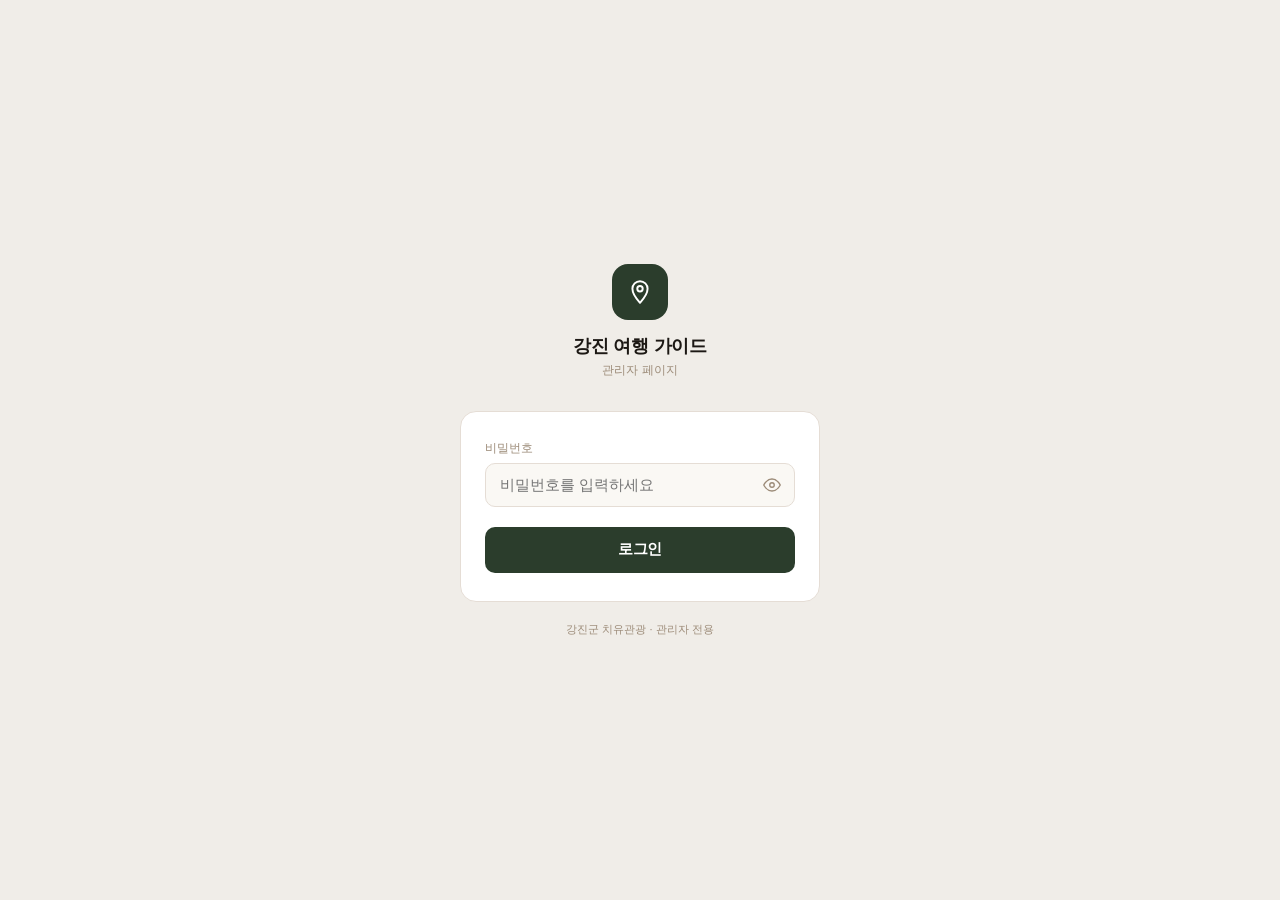
==== gangjin-guide/admin/index.html @ 5cbd9cc3 "Add files via upload" ====
<!DOCTYPE html>
<html lang="ko">
<head>
<meta charset="UTF-8">
<meta name="viewport" content="width=device-width, initial-scale=1.0">
<title>관리자 로그인 — 강진 여행 가이드</title>
<style>
  * { box-sizing: border-box; margin: 0; padding: 0; }

  :root {
    --green   : #2B3D2C;
    --green-l : #4A6B4C;
    --green-t : #EBF1E8;
    --cream   : #FAF8F4;
    --stone   : #F0EDE8;
    --border  : #E5DDD5;
    --text    : #1C1814;
    --muted   : #9C8B78;
    --red     : #E05C5C;
    --radius  : 10px;
  }

  body {
    font-family: -apple-system, 'Apple SD Gothic Neo', 'Noto Sans KR', sans-serif;
    background: var(--stone);
    min-height: 100vh;
    display: flex;
    align-items: center;
    justify-content: center;
    padding: 1rem;
  }

  .wrap { width: 100%; max-width: 360px; }

  /* 브랜드 */
  .brand {
    text-align: center;
    margin-bottom: 2rem;
  }

  .brand-icon {
    width: 56px; height: 56px;
    background: var(--green);
    border-radius: 16px;
    display: flex; align-items: center; justify-content: center;
    margin: 0 auto 14px;
  }

  .brand-icon svg {
    width: 26px; height: 26px;
    fill: none; stroke: #fff;
    stroke-width: 1.8; stroke-linecap: round; stroke-linejoin: round;
  }

  .brand h1 {
    font-size: 18px;
    font-weight: 600;
    color: var(--text);
    letter-spacing: -0.3px;
  }

  .brand p {
    font-size: 12px;
    color: var(--muted);
    margin-top: 4px;
  }

  /* 카드 */
  .card {
    background: #fff;
    border: 1px solid var(--border);
    border-radius: 16px;
    padding: 28px 24px;
  }

  /* 입력 필드 */
  .field { margin-bottom: 16px; }

  .field label {
    display: block;
    font-size: 12px;
    font-weight: 500;
    color: var(--muted);
    margin-bottom: 6px;
  }

  .input-wrap { position: relative; }

  .input-wrap input {
    width: 100%;
    height: 44px;
    border: 1px solid var(--border);
    border-radius: var(--radius);
    padding: 0 40px 0 14px;
    font-size: 15px;
    color: var(--text);
    background: var(--cream);
    outline: none;
    font-family: inherit;
    transition: border-color 0.15s, background 0.15s;
  }

  .input-wrap input:focus {
    border-color: var(--green);
    background: #fff;
  }

  .input-wrap input.error {
    border-color: var(--red);
    background: #FFF8F8;
  }

  .toggle-pw {
    position: absolute;
    right: 10px; top: 50%;
    transform: translateY(-50%);
    background: none; border: none;
    cursor: pointer; padding: 4px;
    color: var(--muted);
    display: flex; align-items: center;
  }

  .toggle-pw svg {
    width: 18px; height: 18px;
    fill: none; stroke: currentColor;
    stroke-width: 1.8; stroke-linecap: round; stroke-linejoin: round;
  }

  .error-msg {
    font-size: 11px;
    color: var(--red);
    margin-top: 5px;
    display: none;
  }
  .error-msg.show { display: block; }

  /* 버튼 */
  .btn-login {
    width: 100%;
    height: 46px;
    background: var(--green);
    color: #fff;
    border: none;
    border-radius: var(--radius);
    font-size: 15px;
    font-weight: 600;
    cursor: pointer;
    font-family: inherit;
    letter-spacing: -0.2px;
    transition: background 0.15s, transform 0.1s;
    margin-top: 4px;
  }

  .btn-login:hover  { background: var(--green-l); }
  .btn-login:active { transform: scale(0.98); }

  .btn-login.loading {
    background: var(--green-t);
    color: var(--green-l);
    pointer-events: none;
  }

  /* 하단 */
  .footer {
    text-align: center;
    margin-top: 20px;
    font-size: 11px;
    color: var(--muted);
  }

  /* 흔들림 애니메이션 */
  .shake { animation: shake 0.35s ease; }

  @keyframes shake {
    0%,100% { transform: translateX(0); }
    20%     { transform: translateX(-6px); }
    40%     { transform: translateX(6px); }
    60%     { transform: translateX(-4px); }
    80%     { transform: translateX(4px); }
  }
</style>
</head>
<body>

<div class="wrap">
  <div class="brand">
    <div class="brand-icon">
      <svg viewBox="0 0 24 24">
        <path d="M12 2C8.13 2 5 5.13 5 9c0 5.25 7 13 7 13s7-7.75 7-13c0-3.87-3.13-7-7-7z"/>
        <circle cx="12" cy="9" r="2.5"/>
      </svg>
    </div>
    <h1>강진 여행 가이드</h1>
    <p>관리자 페이지</p>
  </div>

  <div class="card" id="loginCard">
    <div class="field">
      <label for="password">비밀번호</label>
      <div class="input-wrap">
        <input
          type="password"
          id="password"
          placeholder="비밀번호를 입력하세요"
          autocomplete="current-password"
        />
        <button class="toggle-pw" type="button" id="togglePw" aria-label="비밀번호 표시">
          <svg id="eyeIcon" viewBox="0 0 24 24">
            <path d="M1 12s4-8 11-8 11 8 11 8-4 8-11 8-11-8-11-8z"/>
            <circle cx="12" cy="12" r="3"/>
          </svg>
        </button>
      </div>
      <div class="error-msg" id="errorMsg">비밀번호가 올바르지 않습니다.</div>
    </div>

    <button class="btn-login" id="loginBtn" type="button">로그인</button>
  </div>

  <div class="footer">강진군 치유관광 · 관리자 전용</div>
</div>

<script src="js/config.js"></script>
<script src="js/auth.js"></script>
<script>
  // 이미 로그인된 경우 대시보드로 이동
  if (Auth.isLoggedIn()) {
    window.location.href = 'dashboard.html';
  }

  const input     = document.getElementById('password');
  const btn       = document.getElementById('loginBtn');
  const errMsg    = document.getElementById('errorMsg');
  const toggleBtn = document.getElementById('togglePw');
  const eyeIcon   = document.getElementById('eyeIcon');
  const card      = document.getElementById('loginCard');

  // 비밀번호 표시/숨김 토글
  toggleBtn.addEventListener('click', () => {
    const isText = input.type === 'text';
    input.type   = isText ? 'password' : 'text';
    eyeIcon.innerHTML = isText
      ? '<path d="M1 12s4-8 11-8 11 8 11 8-4 8-11 8-11-8-11-8z"/><circle cx="12" cy="12" r="3"/>'
      : '<path d="M17.94 17.94A10.07 10.07 0 0 1 12 20c-7 0-11-8-11-8a18.45 18.45 0 0 1 5.06-5.94M9.9 4.24A9.12 9.12 0 0 1 12 4c7 0 11 8 11 8a18.5 18.5 0 0 1-2.16 3.19m-6.72-1.07a3 3 0 1 1-4.24-4.24"/><line x1="1" y1="1" x2="23" y2="23"/>';
    toggleBtn.setAttribute('aria-label', isText ? '비밀번호 숨기기' : '비밀번호 표시');
  });

  // 오류 표시
  function showError() {
    input.classList.add('error');
    errMsg.classList.add('show');
    card.classList.add('shake');
    card.addEventListener('animationend', () => card.classList.remove('shake'), { once: true });
  }

  function clearError() {
    input.classList.remove('error');
    errMsg.classList.remove('show');
  }

  // Apps Script API로 비밀번호 검증
  async function login() {
    const pw = input.value.trim();
    if (!pw) { showError(); return; }

    btn.classList.add('loading');
    btn.textContent = '확인 중...';

    try {
      // Apps Script에서 설정값 가져와서 비밀번호 비교
      const res  = await fetch(CONFIG.API_URL + '?action=getSettings');
      const data = await res.json();

      // Settings에서 admin_password 가져오기
      // (getSettings는 공개용이라 admin_password 제외됨 → 로컬 비교)
      // 보안: 비밀번호는 Apps Script 내부에서만 검증
      // POST로 더미 요청을 보내 검증
      const verifyRes = await fetch(CONFIG.API_URL, {
        method : 'POST',
        headers: { 'Content-Type': 'application/json' },
        body   : JSON.stringify({ action: 'adminGetAll', password: pw }),
      });
      const verifyData = await verifyRes.json();

      if (verifyData.code === 401 || verifyData.error) {
        btn.classList.remove('loading');
        btn.textContent = '로그인';
        showError();
        input.value = '';
        input.focus();
        return;
      }

      // 로그인 성공
      Auth.login(pw);
      btn.textContent = '로그인 중...';
      setTimeout(() => { window.location.href = 'dashboard.html'; }, 400);

    } catch (err) {
      btn.classList.remove('loading');
      btn.textContent = '로그인';
      errMsg.textContent = '서버 연결에 실패했습니다. 잠시 후 다시 시도해주세요.';
      errMsg.classList.add('show');
    }
  }

  btn.addEventListener('click', login);
  input.addEventListener('keydown', e => { if (e.key === 'Enter') login(); });
  input.addEventListener('input', clearError);
</script>
</body>
</html>
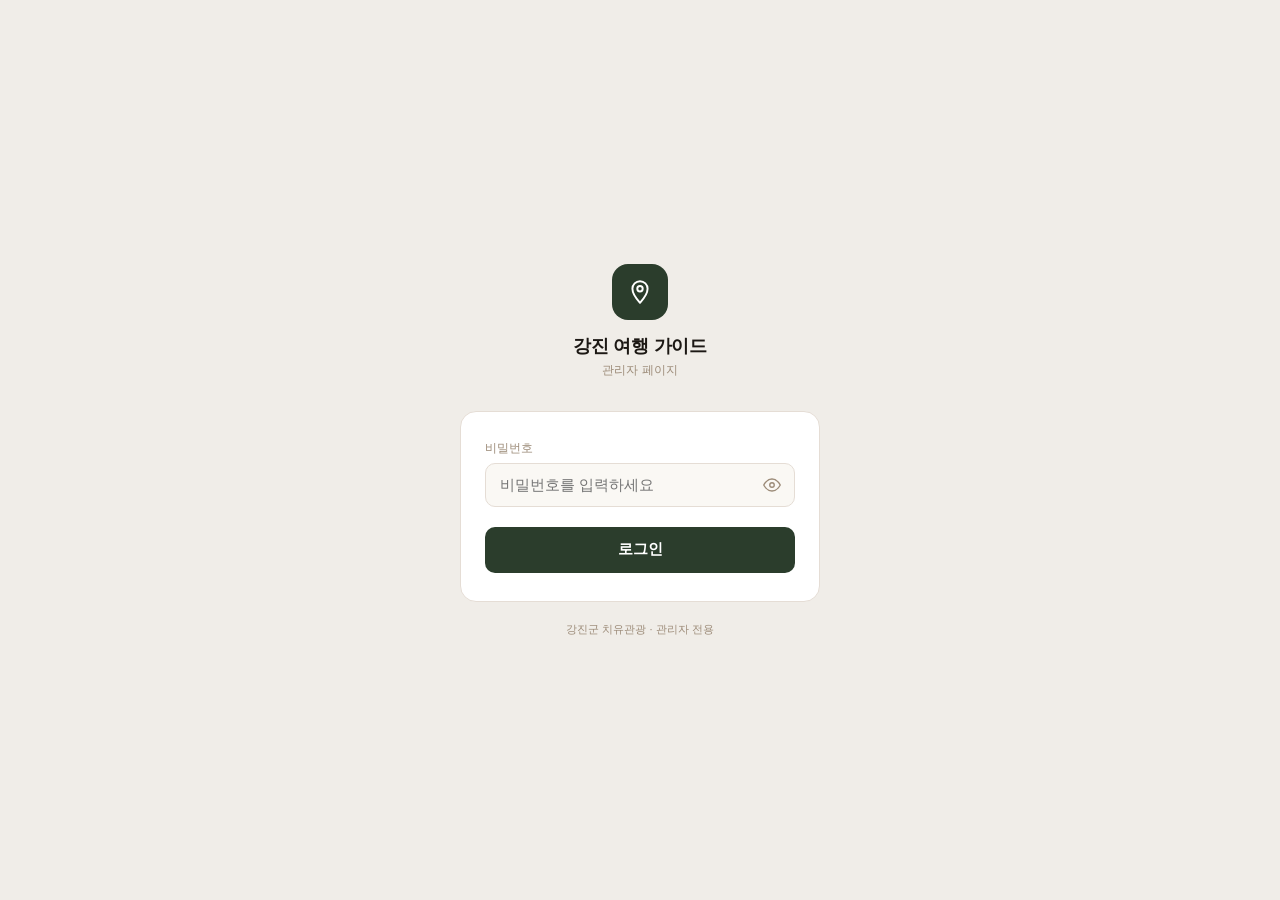
==== commit 03996238: "Update index.html" ====
--- a/gangjin-guide/admin/index.html
+++ b/gangjin-guide/admin/index.html
@@ -5,190 +5,40 @@
 <meta name="viewport" content="width=device-width, initial-scale=1.0">
 <title>관리자 로그인 — 강진 여행 가이드</title>
 <style>
-  * { box-sizing: border-box; margin: 0; padding: 0; }
-
-  :root {
-    --green   : #2B3D2C;
-    --green-l : #4A6B4C;
-    --green-t : #EBF1E8;
-    --cream   : #FAF8F4;
-    --stone   : #F0EDE8;
-    --border  : #E5DDD5;
-    --text    : #1C1814;
-    --muted   : #9C8B78;
-    --red     : #E05C5C;
-    --radius  : 10px;
-  }
-
-  body {
-    font-family: -apple-system, 'Apple SD Gothic Neo', 'Noto Sans KR', sans-serif;
-    background: var(--stone);
-    min-height: 100vh;
-    display: flex;
-    align-items: center;
-    justify-content: center;
-    padding: 1rem;
-  }
-
-  .wrap { width: 100%; max-width: 360px; }
-
-  /* 브랜드 */
-  .brand {
-    text-align: center;
-    margin-bottom: 2rem;
-  }
-
-  .brand-icon {
-    width: 56px; height: 56px;
-    background: var(--green);
-    border-radius: 16px;
-    display: flex; align-items: center; justify-content: center;
-    margin: 0 auto 14px;
-  }
-
-  .brand-icon svg {
-    width: 26px; height: 26px;
-    fill: none; stroke: #fff;
-    stroke-width: 1.8; stroke-linecap: round; stroke-linejoin: round;
-  }
-
-  .brand h1 {
-    font-size: 18px;
-    font-weight: 600;
-    color: var(--text);
-    letter-spacing: -0.3px;
-  }
-
-  .brand p {
-    font-size: 12px;
-    color: var(--muted);
-    margin-top: 4px;
-  }
-
-  /* 카드 */
-  .card {
-    background: #fff;
-    border: 1px solid var(--border);
-    border-radius: 16px;
-    padding: 28px 24px;
-  }
-
-  /* 입력 필드 */
-  .field { margin-bottom: 16px; }
-
-  .field label {
-    display: block;
-    font-size: 12px;
-    font-weight: 500;
-    color: var(--muted);
-    margin-bottom: 6px;
-  }
-
-  .input-wrap { position: relative; }
-
-  .input-wrap input {
-    width: 100%;
-    height: 44px;
-    border: 1px solid var(--border);
-    border-radius: var(--radius);
-    padding: 0 40px 0 14px;
-    font-size: 15px;
-    color: var(--text);
-    background: var(--cream);
-    outline: none;
-    font-family: inherit;
-    transition: border-color 0.15s, background 0.15s;
-  }
-
-  .input-wrap input:focus {
-    border-color: var(--green);
-    background: #fff;
-  }
-
-  .input-wrap input.error {
-    border-color: var(--red);
-    background: #FFF8F8;
-  }
-
-  .toggle-pw {
-    position: absolute;
-    right: 10px; top: 50%;
-    transform: translateY(-50%);
-    background: none; border: none;
-    cursor: pointer; padding: 4px;
-    color: var(--muted);
-    display: flex; align-items: center;
-  }
-
-  .toggle-pw svg {
-    width: 18px; height: 18px;
-    fill: none; stroke: currentColor;
-    stroke-width: 1.8; stroke-linecap: round; stroke-linejoin: round;
-  }
-
-  .error-msg {
-    font-size: 11px;
-    color: var(--red);
-    margin-top: 5px;
-    display: none;
-  }
-  .error-msg.show { display: block; }
-
-  /* 버튼 */
-  .btn-login {
-    width: 100%;
-    height: 46px;
-    background: var(--green);
-    color: #fff;
-    border: none;
-    border-radius: var(--radius);
-    font-size: 15px;
-    font-weight: 600;
-    cursor: pointer;
-    font-family: inherit;
-    letter-spacing: -0.2px;
-    transition: background 0.15s, transform 0.1s;
-    margin-top: 4px;
-  }
-
-  .btn-login:hover  { background: var(--green-l); }
-  .btn-login:active { transform: scale(0.98); }
-
-  .btn-login.loading {
-    background: var(--green-t);
-    color: var(--green-l);
-    pointer-events: none;
-  }
-
-  /* 하단 */
-  .footer {
-    text-align: center;
-    margin-top: 20px;
-    font-size: 11px;
-    color: var(--muted);
-  }
-
-  /* 흔들림 애니메이션 */
-  .shake { animation: shake 0.35s ease; }
-
-  @keyframes shake {
-    0%,100% { transform: translateX(0); }
-    20%     { transform: translateX(-6px); }
-    40%     { transform: translateX(6px); }
-    60%     { transform: translateX(-4px); }
-    80%     { transform: translateX(4px); }
-  }
+  *{box-sizing:border-box;margin:0;padding:0;}
+  :root{--green:#2B3D2C;--green-l:#4A6B4C;--green-t:#EBF1E8;--cream:#FAF8F4;--stone:#F0EDE8;--border:#E5DDD5;--text:#1C1814;--muted:#9C8B78;--red:#E05C5C;--radius:10px;}
+  body{font-family:-apple-system,'Apple SD Gothic Neo','Noto Sans KR',sans-serif;background:var(--stone);min-height:100vh;display:flex;align-items:center;justify-content:center;padding:1rem;}
+  .wrap{width:100%;max-width:360px;}
+  .brand{text-align:center;margin-bottom:2rem;}
+  .brand-icon{width:56px;height:56px;background:var(--green);border-radius:16px;display:flex;align-items:center;justify-content:center;margin:0 auto 14px;}
+  .brand-icon svg{width:26px;height:26px;fill:none;stroke:#fff;stroke-width:1.8;stroke-linecap:round;stroke-linejoin:round;}
+  .brand h1{font-size:18px;font-weight:600;color:var(--text);letter-spacing:-0.3px;}
+  .brand p{font-size:12px;color:var(--muted);margin-top:4px;}
+  .card{background:#fff;border:1px solid var(--border);border-radius:16px;padding:28px 24px;}
+  .field{margin-bottom:16px;}
+  .field label{display:block;font-size:12px;font-weight:500;color:var(--muted);margin-bottom:6px;}
+  .input-wrap{position:relative;}
+  .input-wrap input{width:100%;height:44px;border:1px solid var(--border);border-radius:var(--radius);padding:0 40px 0 14px;font-size:15px;color:var(--text);background:var(--cream);outline:none;font-family:inherit;transition:border-color 0.15s,background 0.15s;}
+  .input-wrap input:focus{border-color:var(--green);background:#fff;}
+  .input-wrap input.error{border-color:var(--red);background:#FFF8F8;}
+  .toggle-pw{position:absolute;right:10px;top:50%;transform:translateY(-50%);background:none;border:none;cursor:pointer;padding:4px;color:var(--muted);display:flex;align-items:center;}
+  .toggle-pw svg{width:18px;height:18px;fill:none;stroke:currentColor;stroke-width:1.8;stroke-linecap:round;stroke-linejoin:round;}
+  .error-msg{font-size:11px;color:var(--red);margin-top:5px;display:none;}
+  .error-msg.show{display:block;}
+  .btn-login{width:100%;height:46px;background:var(--green);color:#fff;border:none;border-radius:var(--radius);font-size:15px;font-weight:600;cursor:pointer;font-family:inherit;transition:background 0.15s,transform 0.1s;margin-top:4px;}
+  .btn-login:hover{background:var(--green-l);}
+  .btn-login:active{transform:scale(0.98);}
+  .btn-login.loading{background:var(--green-t);color:var(--green-l);pointer-events:none;}
+  .footer{text-align:center;margin-top:20px;font-size:11px;color:var(--muted);}
+  .shake{animation:shake 0.35s ease;}
+  @keyframes shake{0%,100%{transform:translateX(0);}20%{transform:translateX(-6px);}40%{transform:translateX(6px);}60%{transform:translateX(-4px);}80%{transform:translateX(4px);}}
 </style>
 </head>
 <body>
-
 <div class="wrap">
   <div class="brand">
     <div class="brand-icon">
-      <svg viewBox="0 0 24 24">
-        <path d="M12 2C8.13 2 5 5.13 5 9c0 5.25 7 13 7 13s7-7.75 7-13c0-3.87-3.13-7-7-7z"/>
-        <circle cx="12" cy="9" r="2.5"/>
-      </svg>
+      <svg viewBox="0 0 24 24"><path d="M12 2C8.13 2 5 5.13 5 9c0 5.25 7 13 7 13s7-7.75 7-13c0-3.87-3.13-7-7-7z"/><circle cx="12" cy="9" r="2.5"/></svg>
     </div>
     <h1>강진 여행 가이드</h1>
     <p>관리자 페이지</p>
@@ -198,13 +48,8 @@
     <div class="field">
       <label for="password">비밀번호</label>
       <div class="input-wrap">
-        <input
-          type="password"
-          id="password"
-          placeholder="비밀번호를 입력하세요"
-          autocomplete="current-password"
-        />
-        <button class="toggle-pw" type="button" id="togglePw" aria-label="비밀번호 표시">
+        <input type="password" id="password" placeholder="비밀번호를 입력하세요" autocomplete="current-password"/>
+        <button class="toggle-pw" type="button" id="togglePw">
           <svg id="eyeIcon" viewBox="0 0 24 24">
             <path d="M1 12s4-8 11-8 11 8 11 8-4 8-11 8-11-8-11-8z"/>
             <circle cx="12" cy="12" r="3"/>
@@ -213,7 +58,6 @@
       </div>
       <div class="error-msg" id="errorMsg">비밀번호가 올바르지 않습니다.</div>
     </div>
-
     <button class="btn-login" id="loginBtn" type="button">로그인</button>
   </div>
 
@@ -223,10 +67,8 @@
 <script src="js/config.js"></script>
 <script src="js/auth.js"></script>
 <script>
-  // 이미 로그인된 경우 대시보드로 이동
-  if (Auth.isLoggedIn()) {
-    window.location.href = 'dashboard.html';
-  }
+  // 이미 로그인된 경우 대시보드로
+  if (Auth.isLoggedIn()) window.location.href = 'dashboard.html';
 
   const input     = document.getElementById('password');
   const btn       = document.getElementById('loginBtn');
@@ -235,17 +77,15 @@
   const eyeIcon   = document.getElementById('eyeIcon');
   const card      = document.getElementById('loginCard');
 
-  // 비밀번호 표시/숨김 토글
+  // 비밀번호 표시/숨김
   toggleBtn.addEventListener('click', () => {
     const isText = input.type === 'text';
     input.type   = isText ? 'password' : 'text';
     eyeIcon.innerHTML = isText
       ? '<path d="M1 12s4-8 11-8 11 8 11 8-4 8-11 8-11-8-11-8z"/><circle cx="12" cy="12" r="3"/>'
       : '<path d="M17.94 17.94A10.07 10.07 0 0 1 12 20c-7 0-11-8-11-8a18.45 18.45 0 0 1 5.06-5.94M9.9 4.24A9.12 9.12 0 0 1 12 4c7 0 11 8 11 8a18.5 18.5 0 0 1-2.16 3.19m-6.72-1.07a3 3 0 1 1-4.24-4.24"/><line x1="1" y1="1" x2="23" y2="23"/>';
-    toggleBtn.setAttribute('aria-label', isText ? '비밀번호 숨기기' : '비밀번호 표시');
   });
 
-  // 오류 표시
   function showError() {
     input.classList.add('error');
     errMsg.classList.add('show');
@@ -258,50 +98,29 @@
     errMsg.classList.remove('show');
   }
 
-  // Apps Script API로 비밀번호 검증
-  async function login() {
+  // 로그인 — Apps Script 호출 없이 브라우저에서 직접 비교
+  function login() {
     const pw = input.value.trim();
     if (!pw) { showError(); return; }
 
     btn.classList.add('loading');
     btn.textContent = '확인 중...';
 
-    try {
-      // Apps Script에서 설정값 가져와서 비밀번호 비교
-      const res  = await fetch(CONFIG.API_URL + '?action=getSettings');
-      const data = await res.json();
-
-      // Settings에서 admin_password 가져오기
-      // (getSettings는 공개용이라 admin_password 제외됨 → 로컬 비교)
-      // 보안: 비밀번호는 Apps Script 내부에서만 검증
-      // POST로 더미 요청을 보내 검증
-      const verifyRes = await fetch(CONFIG.API_URL, {
-        method : 'POST',
-        headers: { 'Content-Type': 'application/json' },
-        body   : JSON.stringify({ action: 'adminGetAll', password: pw }),
-      });
-      const verifyData = await verifyRes.json();
-
-      if (verifyData.code === 401 || verifyData.error) {
+    setTimeout(() => {
+      if (pw === CONFIG.ADMIN_PASSWORD) {
+        // 로그인 성공
+        Auth.login(pw);
+        btn.textContent = '로그인 중...';
+        setTimeout(() => { window.location.href = 'dashboard.html'; }, 300);
+      } else {
+        // 로그인 실패
         btn.classList.remove('loading');
         btn.textContent = '로그인';
         showError();
         input.value = '';
         input.focus();
-        return;
       }
-
-      // 로그인 성공
-      Auth.login(pw);
-      btn.textContent = '로그인 중...';
-      setTimeout(() => { window.location.href = 'dashboard.html'; }, 400);
-
-    } catch (err) {
-      btn.classList.remove('loading');
-      btn.textContent = '로그인';
-      errMsg.textContent = '서버 연결에 실패했습니다. 잠시 후 다시 시도해주세요.';
-      errMsg.classList.add('show');
-    }
+    }, 400);
   }
 
   btn.addEventListener('click', login);
